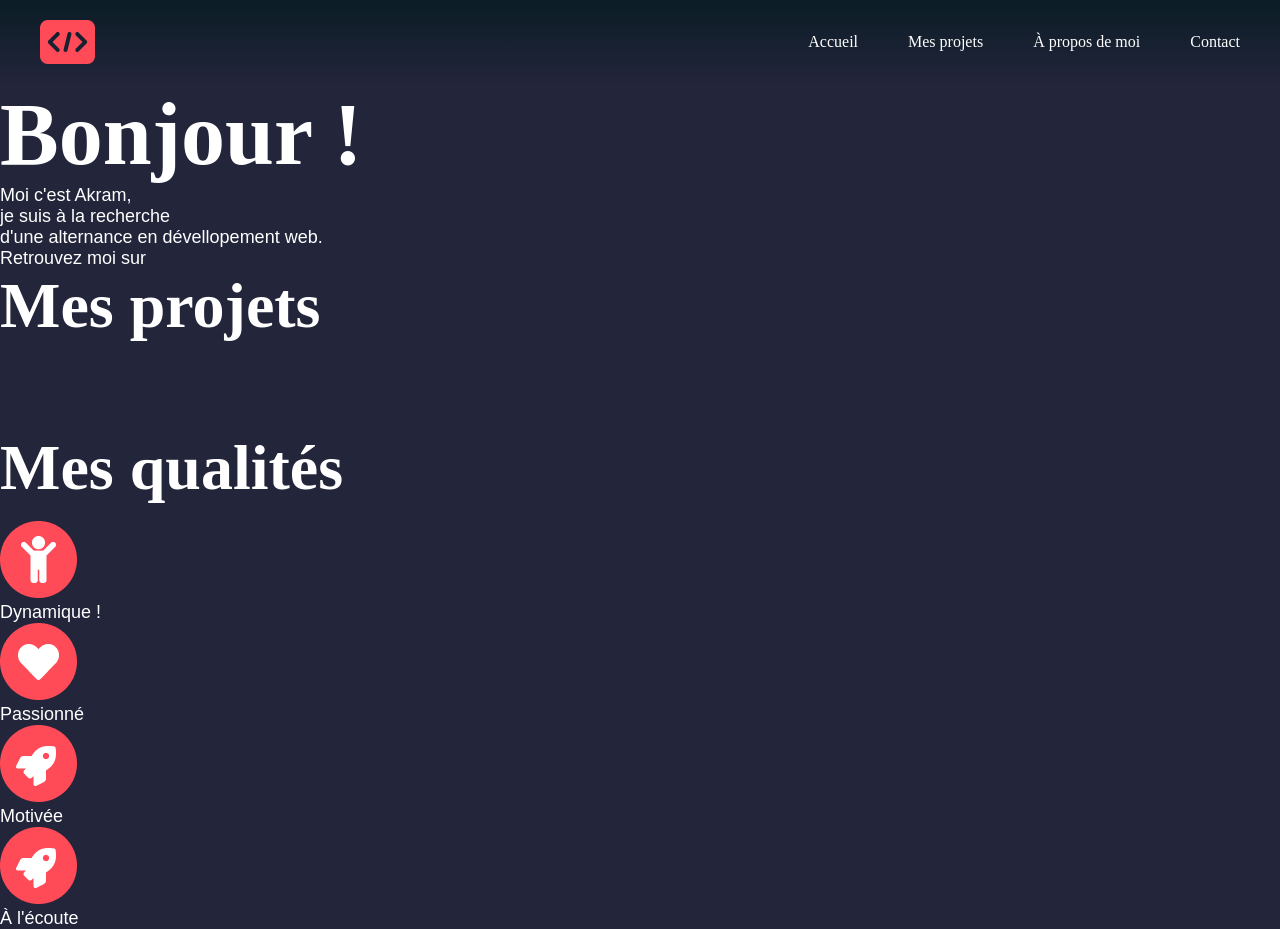
==== Index.html @ 0be21b19 "portfolio début" ====
<!DOCTYPE html>
<html lang="en">
<head>
    <meta charset="UTF-8">
    <meta name="viewport" content="width=device-width, initial-scale=1.0">
    <title>Portfolio</title>
    <link
      rel="stylesheet"
      type="text/css"
      href="https://cdn.jsdelivr.net/npm/@phosphor-icons/web@2.1.1/src/regular/style.css"
    />
    <link
      rel="stylesheet"
      type="text/css"
      href="https://cdn.jsdelivr.net/npm/@phosphor-icons/web@2.1.1/src/fill/style.css"
    />
    <link rel="stylesheet" href="Style.css">
</head>
<body>
<header>
    <img src="asset/Vector.png" alt="logo de Portfolio">
    <nav class="flex gap50">
        <a href="#Accueil" class="txt-none clr-white">Accueil</a>
        <a href="#Mes projets" class="txt-none clr-white">Mes projets</a>
        <a href="#À propos de moi" class="txt-none clr-white">À propos de moi</a>
        <a href="#Contact" class="txt-none clr-white">Contact</a>
    </nav>
</header>

<!-- Hero -->

<section>
    <div>
        <h1>Bonjour !</h1>
        <p>Moi c'est Akram,<br>je suis à la recherche <br> d'une alternance en dévellopement web.</p>
    </div>
        <div>
            <p>Retrouvez moi sur</p>
            <i class="ph-fill ph-instagram-logo"></i>
            <i class="ph-fill ph-linkedin-logo"></i>
            <i class="ph-fill ph-facebook-logo"></i>
        </div>
</section>

<!-- MES PROJETS -->

<section>
    <h2>Mes projets</h2>

    <div>
        <article>
            <img src="" alt="">
        <div>
            <h3></h3>
            <p></p>
                <div>
                    <p></p>
                </div>
        </div>
        </article>

        <article>
            <img src="" alt="">
        <div>
            <h3></h3>
            <p></p>
                <div>
                    <p></p>
                </div>
        </div>
        </article>

        <article>
            <img src="" alt="">
        <div>
            <h3></h3>
            <p></p>
                <div>
                    <p></p>
                </div>
        </div>
        </article>

        <article>
            <img src="" alt="">
        <div>
            <h3></h3>
            <p></p>
                <div>
                    <p></p>
                </div>
        </div>
        </article>
    </div>
</section>

<!-- MES QUALITES -->

<section>
    <h2>Mes qualités</h2>

    <div>
        <img src="asset/bonhomme.png" alt="bonhomme Dynamique">
        <p>Dynamique !</p>
    </div>

    <div>
        <img src="asset/coeur.png" alt="bonhomme Dynamique">
        <p>Passionné</p>
    </div>

    <div>
        <img src="asset/fusée.png" alt="bonhomme Dynamique">
        <p>Motivée</p>
    </div>

    <div>
        <img src="asset/fusée.png" alt="bonhomme Dynamique">
        <p>À l'écoute</p>
    </div>
</section>

<!-- METTRE MA PARTIE AVEC MES HOBBIES -->

    
</body>
</html>
---- Style.css ----
*{
    margin:0;
    padding: 0;
    box-sizing: border-box;
}
body{
    background-color: rgb(35 37 59);
    color: white;
}
p{
    font-family: Roboto,sans-serif;
    font-size: 18px;

}
#font-josef{
    font-family: "Josefin Sans", sans-serif;
    font-style: italic;
    font-size: 18px;
}
/*------------------------------color-----------------------*/
.clr-white{
    color: white;
}

/*------------------------------TEXTE-----------------------*/

.suppuce{
    list-style-type: none;
}

.txt-none{
    text-decoration: none;
    color: white;
}

.bold{
    font-weight: 800;
}

.txt-center{
    text-align: center;
}

.majuscule{
    text-transform: uppercase;
}

/*-------------------CLASSE DE TAILLE--------------*/

.w-100{
    width: 100%;
}

.w-50{
    width: 50%;
}

.w-48{
    width: 48%;
}

.w-30{
    width: 30%;
}

.w-20{
    width: 20%;
}
/*-------------------GAP-----------------*/
.gap5{
    gap: 5px;
}
.gap10{
    gap: 10px;
}
.gap20{
    gap: 20px;
}
.gap30{
    gap: 30px;
}
.gap50{
    gap: 50px;
}
.gap100{
    gap: 100px;
}
.gap150{
    gap: 150px;
}
.hgt100{
    height: 100px;
}

/*---------------------------------------FLEX-BOX-------------------------*/

.flex{
    display: flex;
    flex-wrap: wrap;
}

.space-between{
    justify-content: space-between;
}

.align-center{
    align-items: center;
}

.just-center{
    justify-content: center;
}

/*----------------------------------MARGIN ET PADDING-----------------------*/

.mgt128{
    margin-top: 128px;
}

.mgt50{
    margin-top: 50px;
}

.mgt30{
    margin-top: 30px;
}

.mgt15{
    margin-top: 25px;
}

.mgb128{
margin-bottom: 128px;
}

.mgb50{
margin-bottom: 50px;
}

.mgb30{
    margin-bottom: 30px;
}

.mgb15{
    margin-bottom: 15px;
}

.pad-16{
    padding: 16px;
}
.pad-30{
    padding: 30px;
}
.pad-50{
    padding: 50px;
}
.align-center{
    align-items: center;
}

/*--------------------------------- HEADER -----------------*/

header{
    display: flex;
    flex-wrap: wrap;
    justify-content: space-between;
    align-items: center;
    padding: 20px 40px;
    background: linear-gradient(to bottom, rgba(11, 29, 38, 1) 0%, rgba(11, 29, 38, 0) 100%);
    position: sticky;
    top: 0;
    width: 100%;
    z-index: 1000;
}

/*--------------------------------- HERO -------------------------*/

.hero-bg{
    background-image: url('asset/banniere.png');
    background-size: cover;
    background-position: center;
}
.hero-container{
  display: flex;
  align-items: center;
  justify-content: center;
  position: relative;
  height: 100vh;
  margin-top: -100px; 
  padding-top: 100p
}
.hero-text{
    max-width: 950px;
    margin-left: 120px;
    
}
.bar-gold{
    width: 60px;
    height: 2px;
    background-color: #FBD784;
}
h1{
    
    font-size: 88px;
    font-family: "Andada Pro", serif;
}
h3{
    color: #FBD784;
}
.arrow-icon{
    font-size: 20px;
    margin-top: 2px;
}
/* START NAV */

.fl-column{
    flex-direction: column;
}

.pos-abs{
  position: absolute;
}

.right-50{
  right: 50px;
}

.center-y{
  top: 50%;
  transform: translateY(-50%);
}
/* LOGO ROTATE*/

.left-50{
  left: 50px;
}

.rotate-90{
  transform: rotate(90deg);
}

 

/*------------------------------- SECTION GET START -----------------*/
.container{
    max-width: 1100px;
    margin: auto;
    height: 100vh;
}
.txt-blk{
    max-width: 500px;
}
.img-right{
    width: 522px;
    height: 720px;
    object-fit: cover;
}
.btn-gold{
    color: #FBD784;
}
h2{
    font-size: 64px;
    margin-bottom: 16px;
}

/* ---------------------------- Hiking Essentials ---------------------- */
.flex-reverse {
    flex-direction: row-reverse;
}
.img-left{
    width: 522px;
    height: 720px;
    object-fit: cover;
}
.txt-king{
    max-width: 500px;
    line-height: 1.8em;
}
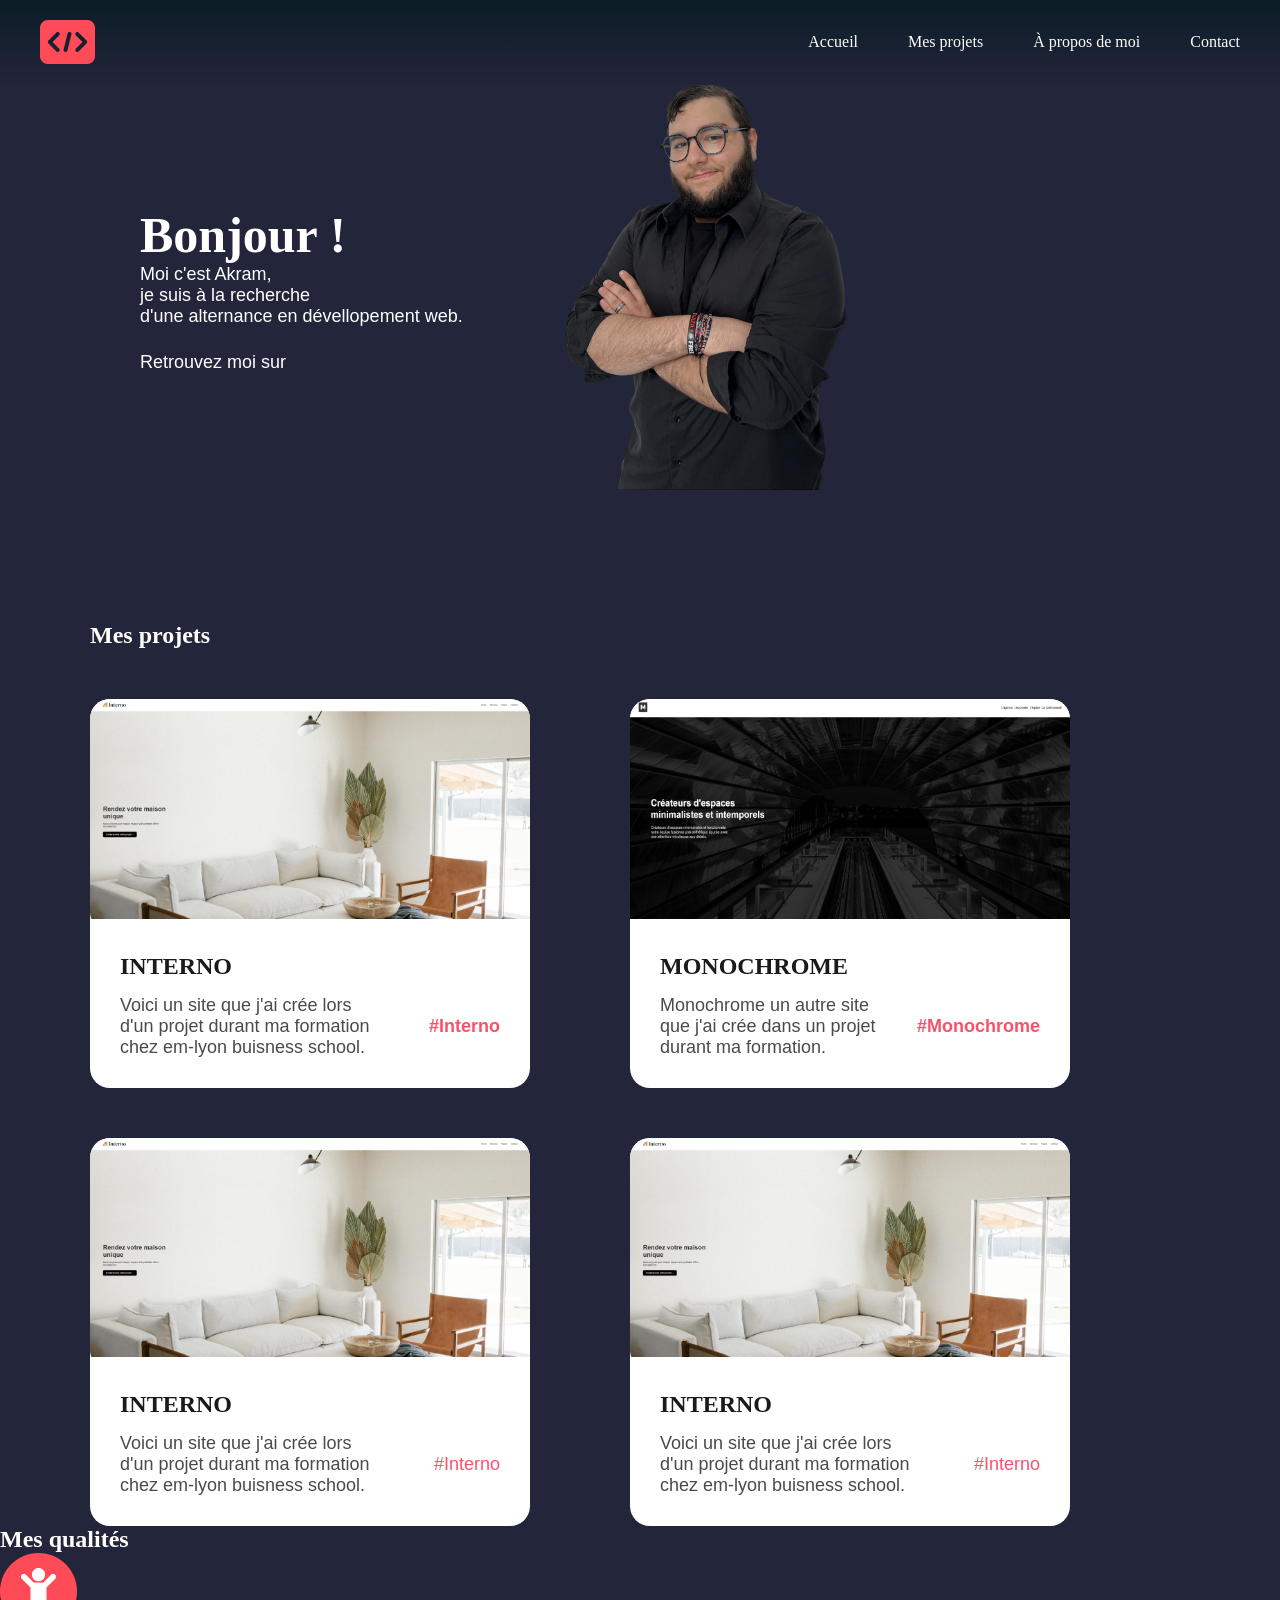
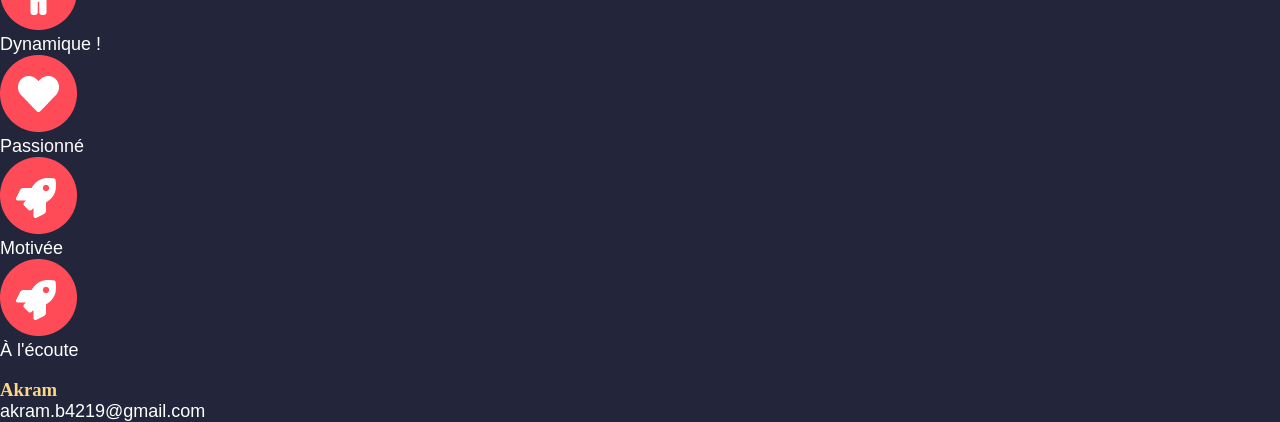
==== commit 9447d33b: "change portfolio" ====
--- a/Index.html
+++ b/Index.html
@@ -29,68 +29,92 @@
 
 <!-- Hero -->
 
-<section>
-    <div>
+<section class="flex container1000 gap100 align-center">
+    <div class="gap15">
         <h1>Bonjour !</h1>
         <p>Moi c'est Akram,<br>je suis à la recherche <br> d'une alternance en dévellopement web.</p>
-    </div>
-        <div>
-            <p>Retrouvez moi sur</p>
+
+        <div class="mgt15 ">
+        <p>Retrouvez moi sur</p>
             <i class="ph-fill ph-instagram-logo"></i>
             <i class="ph-fill ph-linkedin-logo"></i>
             <i class="ph-fill ph-facebook-logo"></i>
         </div>
+
+    </div>
+    <!-- image de moi / hero -->
+    <div class="w30 ">
+        <img src="asset/moi.png" alt="image de moi" class="w100">
+    </div>
 </section>
 
 <!-- MES PROJETS -->
 
-<section>
+<section class="container1200 mgt128">
     <h2>Mes projets</h2>
 
-    <div>
-        <article>
-            <img src="" alt="">
-        <div>
-            <h3></h3>
-            <p></p>
-                <div>
-                    <p></p>
-                </div>
-        </div>
+    <div class="flex gap100">
+
+        <!-- PROJETS N°1 -->
+        <article class="w40 bg-white br-20 overflow-hidden clr-dark mgt50">
+            <img src="asset/interno.png" alt="Croquis du projet" class="w100 ">
+        <div class="pad-30">
+            <h2 class="bold mgb15">INTERNO</h2>
+                <div class="flex space-between align-center">
+                    <p class=" clr-grey">
+                        Voici un site que j'ai crée lors <br> d'un projet  durant ma formation <br>chez em-lyon buisness school.
+                    </p>
+                    <p class="clr-accent"><strong>#Interno</strong></p>
+                </div>
+        </div>
+
         </article>
 
-        <article>
-            <img src="" alt="">
-        <div>
-            <h3></h3>
-            <p></p>
-                <div>
-                    <p></p>
-                </div>
-        </div>
+        <!-- PROJETS N°2 -->
+        <article class="w40 bg-white br-20 overflow-hidden clr-dark mgt50">
+            <img src="asset/Monochrome1.png" alt="Croquis du projet" class="w100 ">
+        <div class="pad-30">
+            <h2 class="bold mgb15">MONOCHROME</h2>
+                <div class="flex space-between align-center">
+                    <p class=" clr-grey">
+                        Monochrome un autre site <br>que j'ai crée  dans un projet <br> durant ma formation.
+                    </p>
+                    <p class="clr-accent"><strong>#Monochrome</strong></p>
+                </div>
+        </div>
+    </div>
+
+        <!-- PROJETS N°3 & N°4-->
+
+    <div class="flex gap100">
+
+        <!-- PROJETS N°3 -->
+        <article class="w40 bg-white br-20 overflow-hidden clr-dark mgt50">
+            <img src="asset/interno.png" alt="Croquis du projet" class="w100 ">
+        <div class="pad-30">
+            <h2 class="bold mgb15">INTERNO</h2>
+                <div class="flex space-between align-center">
+                    <p class=" clr-grey">
+                        Voici un site que j'ai crée lors <br> d'un projet  durant ma formation <br>chez em-lyon buisness school.
+                    </p>
+                    <p class="clr-accent">#Interno</p>
+                </div>
+        </div>
+
         </article>
 
-        <article>
-            <img src="" alt="">
-        <div>
-            <h3></h3>
-            <p></p>
-                <div>
-                    <p></p>
-                </div>
-        </div>
-        </article>
-
-        <article>
-            <img src="" alt="">
-        <div>
-            <h3></h3>
-            <p></p>
-                <div>
-                    <p></p>
-                </div>
-        </div>
-        </article>
+        <!-- PROJETS N°4 -->
+        <article class="w40 bg-white br-20 overflow-hidden clr-dark mgt50">
+            <img src="asset/interno.png" alt="Croquis du projet" class="w100 ">
+        <div class="pad-30">
+            <h2 class="bold mgb15">INTERNO</h2>
+                <div class="flex space-between align-center">
+                    <p class=" clr-grey">
+                        Voici un site que j'ai crée lors <br> d'un projet  durant ma formation <br>chez em-lyon buisness school.
+                    </p>
+                    <p class="clr-accent">#Interno</p>
+                </div>
+        </div>
     </div>
 </section>
 
@@ -121,7 +145,58 @@
 </section>
 
 <!-- METTRE MA PARTIE AVEC MES HOBBIES -->
-
-    
+<section>
+
+</section>
+
+<!-- PARCROURS -->
+
+<section>
+    <!-- Parcours 1 -->
+    <div>
+        <h2></h2>
+        <h3></h3>
+        <p></p>
+    </div>
+    <!-- Parcours 2-->
+    <div>
+        <h2></h2>
+        <h3></h3>
+        <p></p>
+            <div>
+                <h3></h3>
+                <p></p>
+            </div>
+    </div>
+    <!-- Parcours 3 -->
+    <div>
+        <h2></h2>
+        <h3></h3>
+        <p></p>
+    </div>
+    <!-- Parcours 4 -->
+    <div>
+        <h2></h2>
+        <h3></h3>
+        <p></p>
+            <div>
+                <h3></h3>
+                <p></p>
+            </div>
+    </div>
+</section>
+
+<footer>
+    <div>
+    <img src="" alt="">
+    <h3>Akram</h3>
+    <p>akram.b4219@gmail.com</p>
+    </div>
+    <div>
+            <i class="ph-fill ph-instagram-logo"></i>
+            <i class="ph-fill ph-linkedin-logo"></i>
+            <i class="ph-fill ph-facebook-logo"></i>
+    </div>
+</footer>
 </body>
 </html>
--- a/Style.css
+++ b/Style.css
@@ -18,11 +18,23 @@
     font-style: italic;
     font-size: 18px;
 }
-/*------------------------------color-----------------------*/
+
+/*------------------- BACKGROUNDS & COLORS -----------------*/
+.bg-white {
+    background-color: #ffffff;
+}
+.clr-dark {
+    color: #1a1a1a; /* Pour le titre */
+}
+.clr-grey {
+    color: #4a4a4a; /* Pour le paragraphe */
+}
+.clr-accent {
+    color: #fa526c; /* La couleur rose/rouge du #Webdev */
+}
 .clr-white{
     color: white;
 }
-
 /*------------------------------TEXTE-----------------------*/
 
 .suppuce{
@@ -48,19 +60,22 @@
 
 /*-------------------CLASSE DE TAILLE--------------*/
 
-.w-100{
+.w100{
     width: 100%;
 }
 
-.w-50{
+.w50{
     width: 50%;
 }
 
-.w-48{
+.w48{
     width: 48%;
 }
-
-.w-30{
+.w40{
+    width: 40%;
+}
+
+.w30{
     width: 30%;
 }
 
@@ -155,8 +170,22 @@
 .pad-50{
     padding: 50px;
 }
-.align-center{
-    align-items: center;
+
+/*----------------------------------------------------CONTAINER----------------------------------------------*/
+.container1000{
+    max-width: 1000px;
+    margin-left: auto;
+    margin-right: auto;
+}
+.container1100{
+    max-width: 1100px;
+    margin-left: auto;
+    margin-right: auto;
+}
+.container1200{
+    max-width: 1100px;
+    margin-left: auto;
+    margin-right: auto;
 }
 
 /*--------------------------------- HEADER -----------------*/
@@ -176,20 +205,6 @@
 
 /*--------------------------------- HERO -------------------------*/
 
-.hero-bg{
-    background-image: url('asset/banniere.png');
-    background-size: cover;
-    background-position: center;
-}
-.hero-container{
-  display: flex;
-  align-items: center;
-  justify-content: center;
-  position: relative;
-  height: 100vh;
-  margin-top: -100px; 
-  padding-top: 100p
-}
 .hero-text{
     max-width: 950px;
     margin-left: 120px;
@@ -202,7 +217,7 @@
 }
 h1{
     
-    font-size: 88px;
+    font-size: 50px;
     font-family: "Andada Pro", serif;
 }
 h3{
@@ -212,70 +227,14 @@
     font-size: 20px;
     margin-top: 2px;
 }
-/* START NAV */
-
-.fl-column{
-    flex-direction: column;
-}
-
-.pos-abs{
-  position: absolute;
-}
-
-.right-50{
-  right: 50px;
-}
-
-.center-y{
-  top: 50%;
-  transform: translateY(-50%);
-}
-/* LOGO ROTATE*/
-
-.left-50{
-  left: 50px;
-}
-
-.rotate-90{
-  transform: rotate(90deg);
-}
-
- 
-
-/*------------------------------- SECTION GET START -----------------*/
-.container{
-    max-width: 1100px;
-    margin: auto;
-    height: 100vh;
-}
-.txt-blk{
-    max-width: 500px;
-}
-.img-right{
-    width: 522px;
-    height: 720px;
-    object-fit: cover;
-}
-.btn-gold{
-    color: #FBD784;
-}
-h2{
-    font-size: 64px;
-    margin-bottom: 16px;
-}
-
-/* ---------------------------- Hiking Essentials ---------------------- */
-.flex-reverse {
-    flex-direction: row-reverse;
-}
-.img-left{
-    width: 522px;
-    height: 720px;
-    object-fit: cover;
-}
-.txt-king{
-    max-width: 500px;
-    line-height: 1.8em;
-}
-
-
+
+/*------------------- SECTION PROJETS-----------------*/
+.br-20 {
+    border-radius: 20px;
+}
+.overflow-hidden {
+    overflow: hidden; /* Empêche l'image de dépasser des bords arrondis */
+}
+
+
+
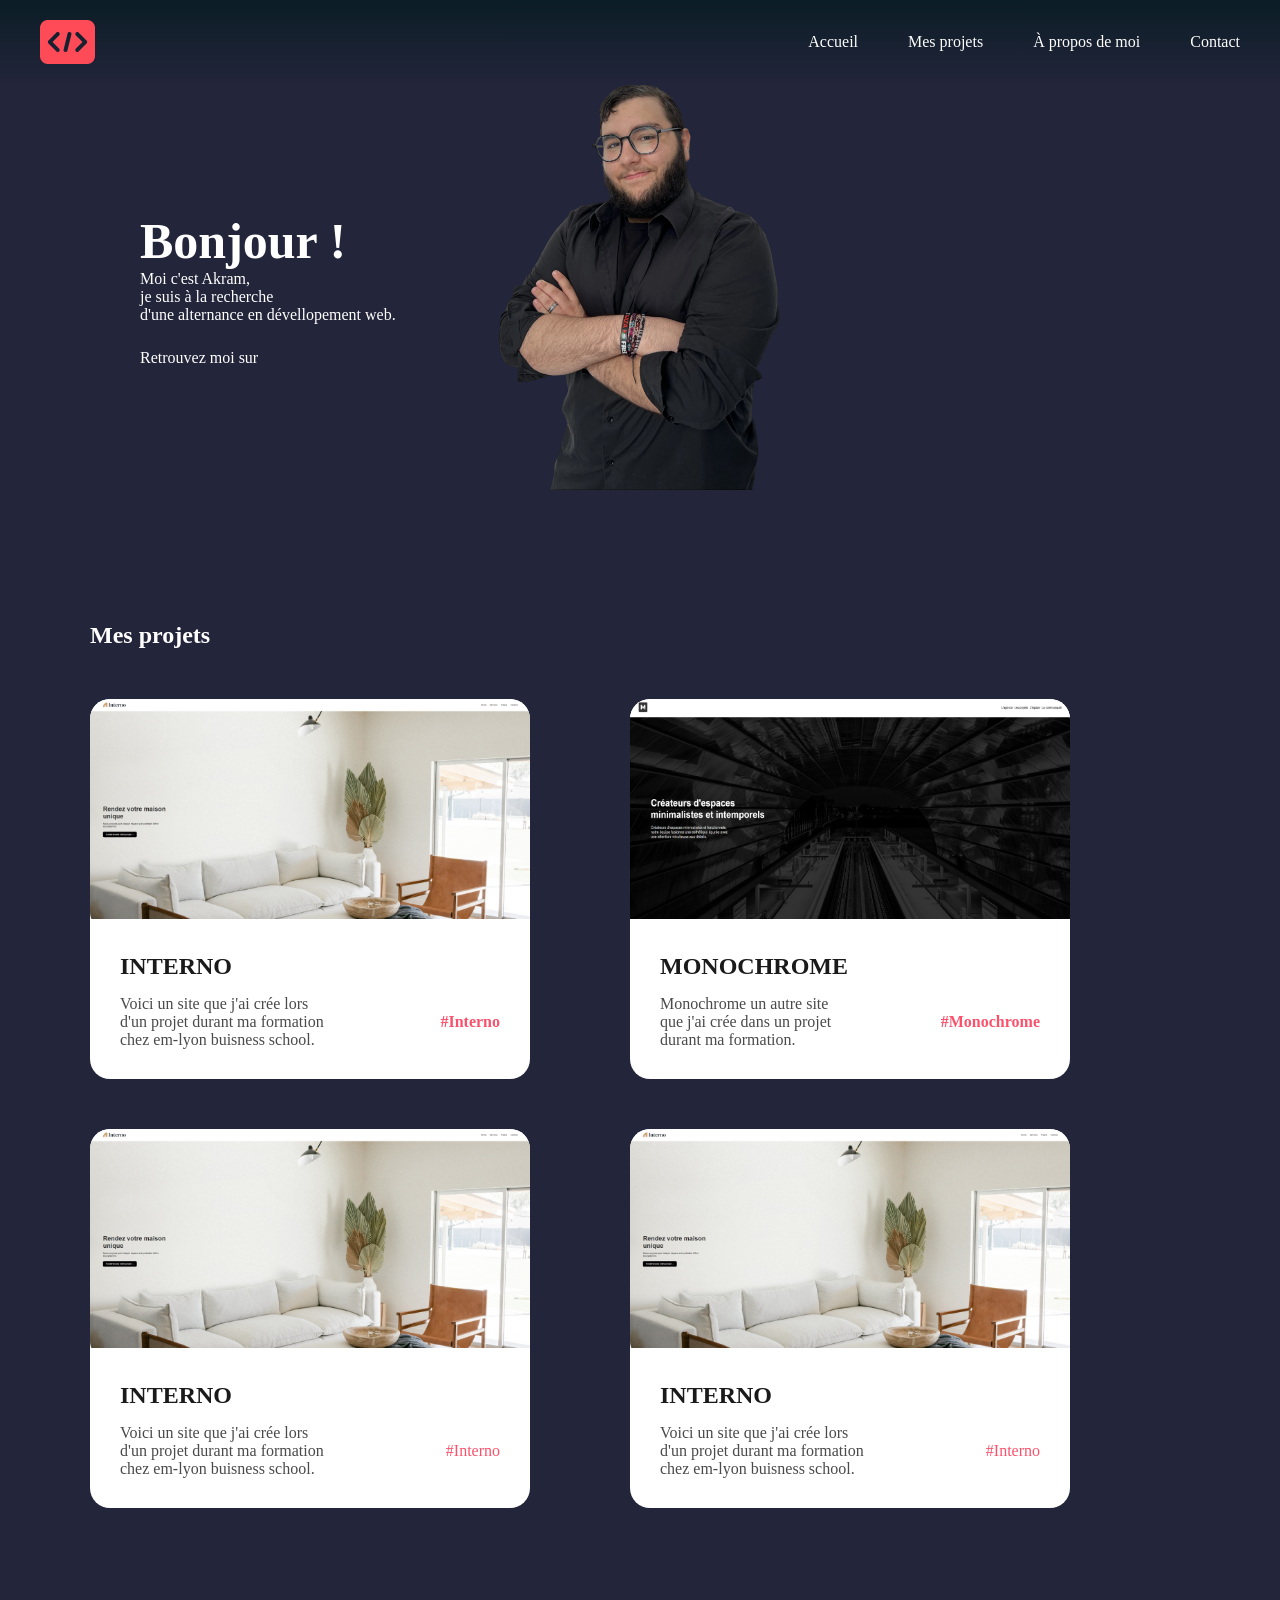
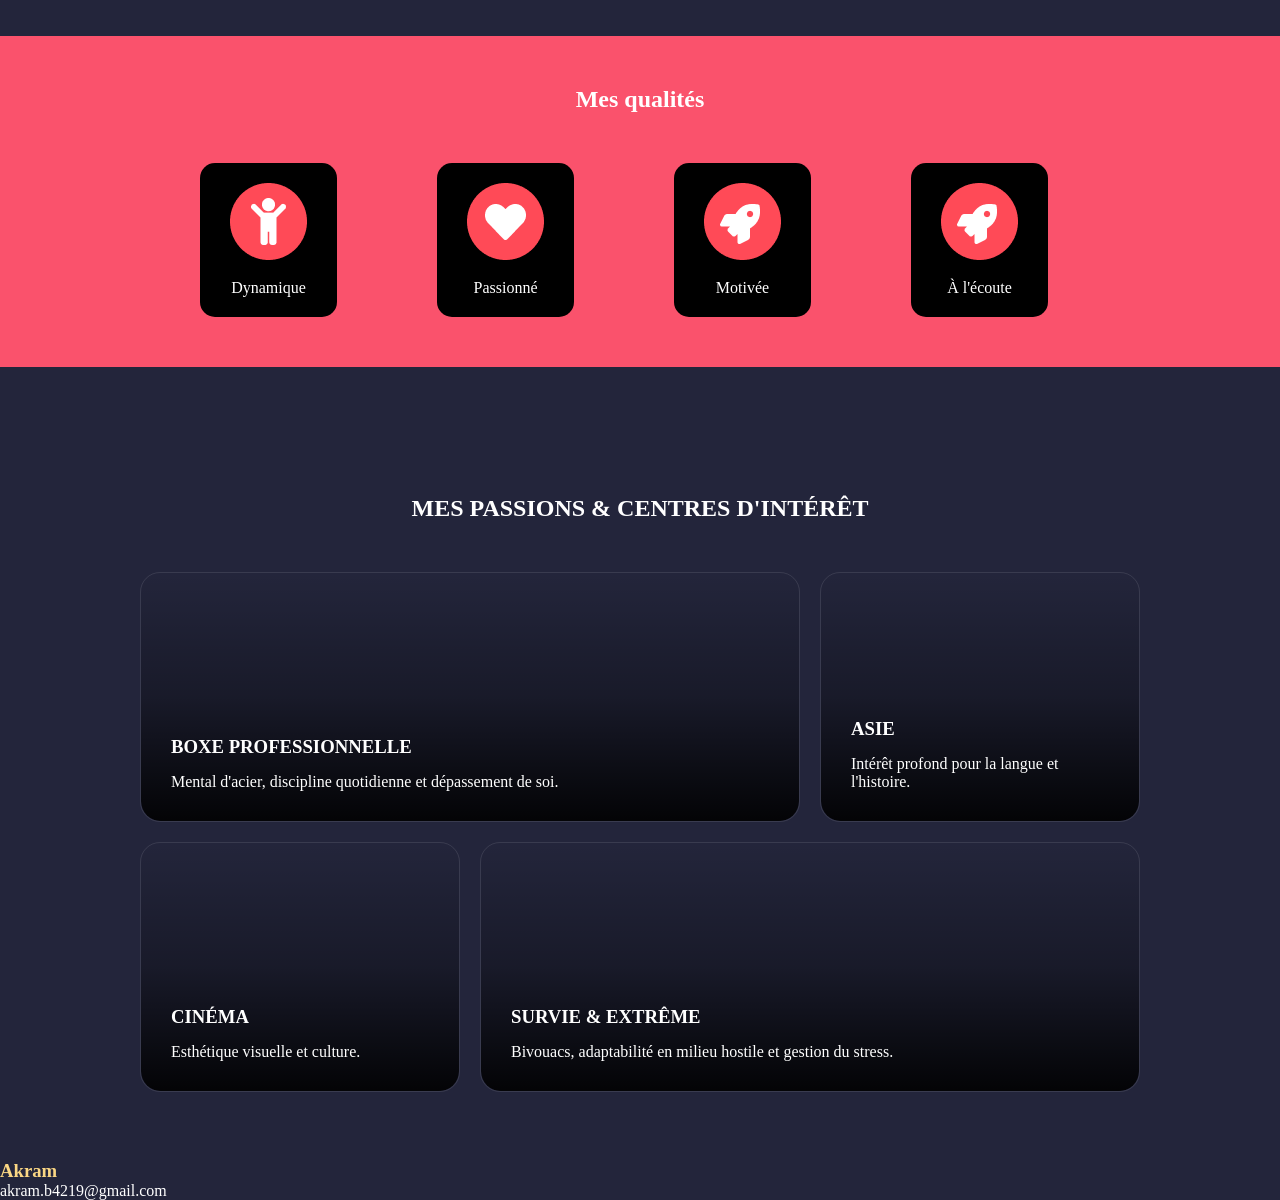
==== commit 8603db58: "hoobies" ====
--- a/Index.html
+++ b/Index.html
@@ -57,6 +57,39 @@
 
         <!-- PROJETS N°1 -->
         <article class="w40 bg-white br-20 overflow-hidden clr-dark mgt50">
+            <img src="asset/interno.png" alt="Croquis du projet" class="w100">
+        <div class="pad-30">
+            <h2 class="bold mgb15">INTERNO</h2>
+                <div class="flex space-between align-center">
+                    <p class=" clr-grey">
+                        Voici un site que j'ai crée lors <br> d'un projet  durant ma formation <br>chez em-lyon buisness school.
+                    </p>
+                    <p class="clr-accent"><strong>#Interno</strong></p>
+                </div>
+        </div>
+
+        </article>
+
+        <!-- PROJETS N°2 -->
+        <article class="w40 bg-white br-20 overflow-hidden clr-dark mgt50">
+            <img src="asset/Monochrome1.png" alt="Croquis du projet" class="w100 ">
+        <div class="pad-30">
+            <h2 class="bold mgb15">MONOCHROME</h2>
+                <div class="flex space-between align-center">
+                    <p class=" clr-grey">
+                        Monochrome un autre site <br>que j'ai crée  dans un projet <br> durant ma formation.
+                    </p>
+                    <p class="clr-accent"><strong>#Monochrome</strong></p>
+                </div>
+        </div>
+    </div>
+
+        <!-- PROJETS N°3 & N°4-->
+
+    <div class="flex gap100">
+
+        <!-- PROJETS N°3 -->
+        <article class="w40 bg-white br-20 overflow-hidden clr-dark mgt50">
             <img src="asset/interno.png" alt="Croquis du projet" class="w100 ">
         <div class="pad-30">
             <h2 class="bold mgb15">INTERNO</h2>
@@ -64,31 +97,13 @@
                     <p class=" clr-grey">
                         Voici un site que j'ai crée lors <br> d'un projet  durant ma formation <br>chez em-lyon buisness school.
                     </p>
-                    <p class="clr-accent"><strong>#Interno</strong></p>
+                    <p class="clr-accent">#Interno</p>
                 </div>
         </div>
 
         </article>
 
-        <!-- PROJETS N°2 -->
-        <article class="w40 bg-white br-20 overflow-hidden clr-dark mgt50">
-            <img src="asset/Monochrome1.png" alt="Croquis du projet" class="w100 ">
-        <div class="pad-30">
-            <h2 class="bold mgb15">MONOCHROME</h2>
-                <div class="flex space-between align-center">
-                    <p class=" clr-grey">
-                        Monochrome un autre site <br>que j'ai crée  dans un projet <br> durant ma formation.
-                    </p>
-                    <p class="clr-accent"><strong>#Monochrome</strong></p>
-                </div>
-        </div>
-    </div>
-
-        <!-- PROJETS N°3 & N°4-->
-
-    <div class="flex gap100">
-
-        <!-- PROJETS N°3 -->
+        <!-- PROJETS N°4 -->
         <article class="w40 bg-white br-20 overflow-hidden clr-dark mgt50">
             <img src="asset/interno.png" alt="Croquis du projet" class="w100 ">
         <div class="pad-30">
@@ -100,56 +115,93 @@
                     <p class="clr-accent">#Interno</p>
                 </div>
         </div>
-
-        </article>
-
-        <!-- PROJETS N°4 -->
-        <article class="w40 bg-white br-20 overflow-hidden clr-dark mgt50">
-            <img src="asset/interno.png" alt="Croquis du projet" class="w100 ">
-        <div class="pad-30">
-            <h2 class="bold mgb15">INTERNO</h2>
-                <div class="flex space-between align-center">
-                    <p class=" clr-grey">
-                        Voici un site que j'ai crée lors <br> d'un projet  durant ma formation <br>chez em-lyon buisness school.
-                    </p>
-                    <p class="clr-accent">#Interno</p>
-                </div>
-        </div>
     </div>
 </section>
 
 <!-- MES QUALITES -->
 
-<section>
-    <h2>Mes qualités</h2>
-
-    <div>
-        <img src="asset/bonhomme.png" alt="bonhomme Dynamique">
-        <p>Dynamique !</p>
-    </div>
-
-    <div>
-        <img src="asset/coeur.png" alt="bonhomme Dynamique">
+<section class="mgt128 bg-accent">
+    <h2 class="txt-center mgb50">Mes qualités</h2>
+
+<div class="flex gap100 ml150">
+
+    <div class="border-Q txt-center">
+        <img src="asset/bonhomme.png" alt="bonhomme Dynamique" class="mgb15">
+        <p>Dynamique</p>
+    </div>
+
+    <div class="border-Q txt-center">
+        <img src="asset/coeur.png" alt="bonhomme Dynamique" class="mgb15">
         <p>Passionné</p>
     </div>
 
-    <div>
-        <img src="asset/fusée.png" alt="bonhomme Dynamique">
+    <div class="border-Q txt-center">
+        <img src="asset/fusée.png" alt="bonhomme Dynamique" class="mgb15">
         <p>Motivée</p>
     </div>
 
-    <div>
-        <img src="asset/fusée.png" alt="bonhomme Dynamique">
+    <div class="border-Q txt-center">
+        <img src="asset/fusée.png" alt="bonhomme Dynamique" class="mgb15">
         <p>À l'écoute</p>
     </div>
-</section>
-
-<!-- METTRE MA PARTIE AVEC MES HOBBIES -->
-<section>
-
-</section>
-
-<!-- PARCROURS -->
+
+</div>
+
+</section>
+
+<!-- MES HOBBIES -->
+
+
+<section class="container1000 mgt128 mgb50">
+    
+    <h2 class="txt-center mgb30 clr-white">MES PASSIONS & CENTRES D'INTÉRÊT</h2>
+
+    <!-- Le conteneur de la grille-->
+    <div class="d-grid grid-cols-3 gap20 mgt50">
+
+        <!--CARTE 1 : BOXE-->
+        <div class="bento-card col-span-2 overflow-hidden pos-rel flex-col just-end pad-30">
+            <div class="card-overlay"></div> <!-- Filtre sombre -->
+            <div class="pos-rel z-1"> <!-- Texte au premier plan -->
+                <h3 class="majuscule clr-white mgb15">Boxe Professionnelle</h3>
+                <p class="clr-white">Mental d'acier, discipline quotidienne et dépassement de soi.</p>
+            </div>
+        </div>
+
+        <!-- CARTE 2 : CULTURE ASIATIQUE-->
+
+        <div class="bento-card br-20 overflow-hidden pos-rel flex-col just-end pad-30">
+            <div class="card-overlay"></div>
+            <div class="pos-rel z-1">
+                <h3 class="majuscule clr-white mgb15">Asie</h3>
+                <p class="clr-white">Intérêt profond pour la langue et l'histoire.</p>
+            </div>
+        </div>
+
+        <!-- CARTE 3: CINÉMA  -->
+
+        <div class="bento-card overflow-hidden pos-rel flex-col just-end pad-30">
+            <div class="card-overlay"></div>
+            <div class="pos-rel z-1">
+                <h3 class="majuscule clr-white mgb15"> Cinéma</h3>
+                <p class="clr-white">Esthétique visuelle et culture.</p>
+            </div>
+        </div>
+
+        <!-- CARTE 4 : SURVIE -->
+
+        <div class="bento-card col-span-2 overflow-hidden pos-rel flex-col just-end pad-30">
+            <div class="card-overlay"></div>
+            <div class="pos-rel z-1">
+                <h3 class="majuscule clr-white mgb15">Survie & Extrême</h3>
+                <p class="clr-white">Bivouacs, adaptabilité en milieu hostile et gestion du stress.</p>
+            </div>
+        </div>
+
+    </div>
+</section>
+
+<!-- MON PARCROURS -->
 
 <section>
     <!-- Parcours 1 -->
--- a/Style.css
+++ b/Style.css
@@ -8,11 +8,6 @@
     background-color: rgb(35 37 59);
     color: white;
 }
-p{
-    font-family: Roboto,sans-serif;
-    font-size: 18px;
-
-}
 #font-josef{
     font-family: "Josefin Sans", sans-serif;
     font-style: italic;
@@ -126,11 +121,18 @@
 .just-center{
     justify-content: center;
 }
+.column{
+    justify-content: column;
+}
 
 /*----------------------------------MARGIN ET PADDING-----------------------*/
 
 .mgt128{
     margin-top: 128px;
+}
+
+.mgt100{
+    margin-top: 100px;
 }
 
 .mgt50{
@@ -235,6 +237,70 @@
 .overflow-hidden {
     overflow: hidden; /* Empêche l'image de dépasser des bords arrondis */
 }
-
-
-
+/*------------------- SECTION QUALITER-----------------*/
+.bg-accent{
+    background-color: #fa526c;
+    padding: 50px;
+}
+.border-Q{
+    background-color: rgb(0, 0, 0);
+    border-radius: 15px;
+    padding: 20px 30px;
+}
+
+.ml150{
+    margin-left: 150px;
+}
+
+/*------------------- SECTION HOBBIES -----------------*/
+
+/* Système de Grille*/
+.d-grid { 
+    display: grid; 
+}
+.grid-cols-3 {
+    grid-template-columns: repeat(3, 1fr);
+}
+.col-span-2 {
+    grid-column: span 2; /*prendre deux colone a lieu de une */
+}
+
+.flex-col { 
+    display: flex; 
+    flex-direction: column; 
+}
+.just-end { 
+    justify-content: flex-end; /* Pousse le texte vers le bas */
+} 
+
+/* Positions et Superposition */
+
+.pos-rel { 
+    position: relative; 
+}
+.pos-abs { 
+    position: absolute; 
+}
+.z-1 { 
+    z-index: 1; 
+}
+
+.bento-card {
+    border-radius: 20px;
+    min-height: 250px; /* Hauteur minimum de base */
+    transition: transform 0.3s ease; /* Petit effet sublime au survol */
+    border: 1px solid rgba(255, 255, 255, 0.1); /* Légère bordure pour détacher du fond */
+}
+
+.bento-card:hover {
+    transform: scale(1.02); /* Grossit très légèrement au survol */
+}
+
+/* Le filtre sombre pour lire le texte sur n'importe quelle image */
+.card-overlay {
+    position: absolute;
+    top: 0; left: 0; right: 0; bottom: 0;
+    background: linear-gradient(to top, rgba(0,0,0,0.9) 0%, rgba(0,0,0,0.3) 50%, rgba(0,0,0,0) 100%);
+    border-radius: 20px;
+    z-index: 0;
+}
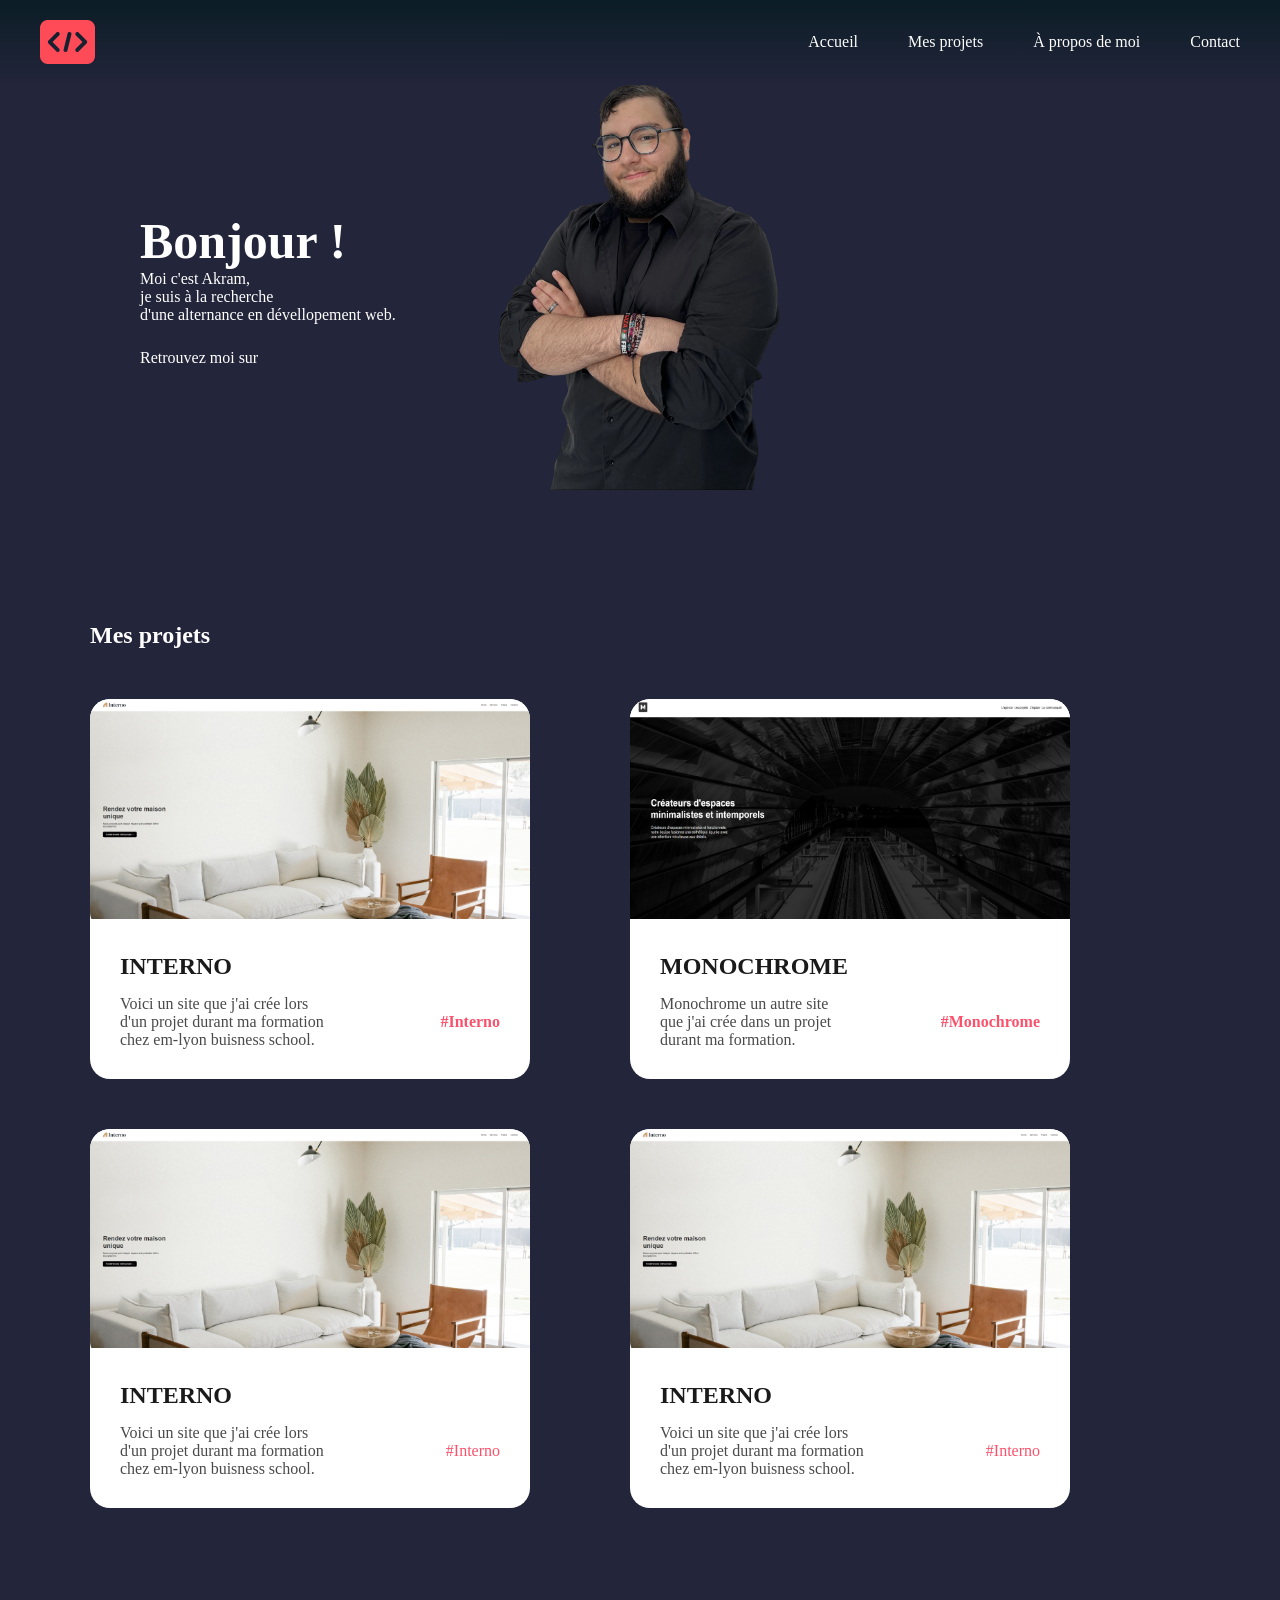
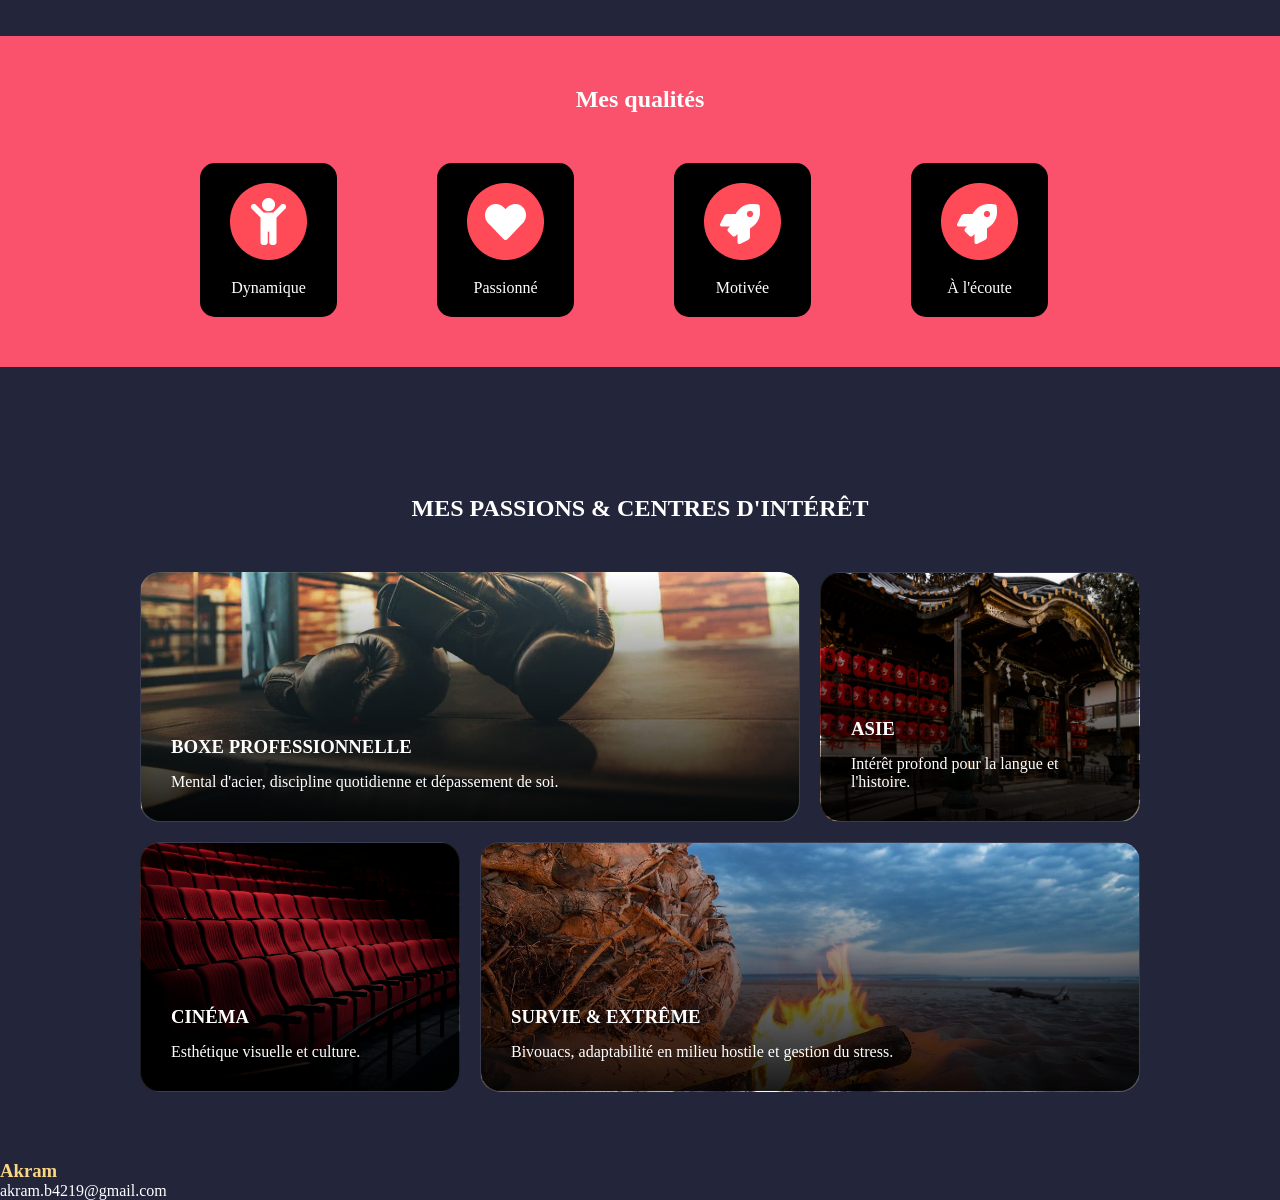
==== commit cadeb357: "image change" ====
--- a/Index.html
+++ b/Index.html
@@ -160,7 +160,7 @@
     <div class="d-grid grid-cols-3 gap20 mgt50">
 
         <!--CARTE 1 : BOXE-->
-        <div class="bento-card col-span-2 overflow-hidden pos-rel flex-col just-end pad-30">
+        <div class="bento-card col-span-2  pos-rel flex-col just-end pad-30 bg-boxe">
             <div class="card-overlay"></div> <!-- Filtre sombre -->
             <div class="pos-rel z-1"> <!-- Texte au premier plan -->
                 <h3 class="majuscule clr-white mgb15">Boxe Professionnelle</h3>
@@ -170,7 +170,7 @@
 
         <!-- CARTE 2 : CULTURE ASIATIQUE-->
 
-        <div class="bento-card br-20 overflow-hidden pos-rel flex-col just-end pad-30">
+        <div class="bento-card br-20  pos-rel flex-col just-end pad-30 bg-asia">
             <div class="card-overlay"></div>
             <div class="pos-rel z-1">
                 <h3 class="majuscule clr-white mgb15">Asie</h3>
@@ -180,7 +180,7 @@
 
         <!-- CARTE 3: CINÉMA  -->
 
-        <div class="bento-card overflow-hidden pos-rel flex-col just-end pad-30">
+        <div class="bento-card  pos-rel flex-col just-end pad-30 bg-cine">
             <div class="card-overlay"></div>
             <div class="pos-rel z-1">
                 <h3 class="majuscule clr-white mgb15"> Cinéma</h3>
@@ -190,7 +190,7 @@
 
         <!-- CARTE 4 : SURVIE -->
 
-        <div class="bento-card col-span-2 overflow-hidden pos-rel flex-col just-end pad-30">
+        <div class="bento-card col-span-2  pos-rel flex-col just-end pad-30 bg-surv">
             <div class="card-overlay"></div>
             <div class="pos-rel z-1">
                 <h3 class="majuscule clr-white mgb15">Survie & Extrême</h3>
--- a/Style.css
+++ b/Style.css
@@ -300,7 +300,31 @@
 .card-overlay {
     position: absolute;
     top: 0; left: 0; right: 0; bottom: 0;
-    background: linear-gradient(to top, rgba(0,0,0,0.9) 0%, rgba(0,0,0,0.3) 50%, rgba(0,0,0,0) 100%);
+    background: linear-gradient(to top, rgba(0,0,0,0.9) 0%, rgba(0,0,0,0.3) 70%, rgba(0,0,0,0) 100%);
     border-radius: 20px;
     z-index: 0;
+}
+.bg-boxe{
+    background-image: url(asset/type-de-boxe-1-1.jpg);
+    background-position: bottom;
+    background-size: cover;
+    background-repeat: no-repeat;
+}
+.bg-asia{
+    background-image: url(asset/asiatique.jpg);
+    background-position: center;
+    background-size: cover;
+    background-repeat: no-repeat;    
+}
+.bg-cine{
+    background-image: url(asset/cinema.jpg);
+    background-position: center;
+    background-size: cover;
+    background-repeat: no-repeat;    
+}
+.bg-surv{
+    background-image: url(asset/survie-ile.jpg);
+    background-position: top;
+    background-size: cover;
+    background-repeat: no-repeat;    
 }
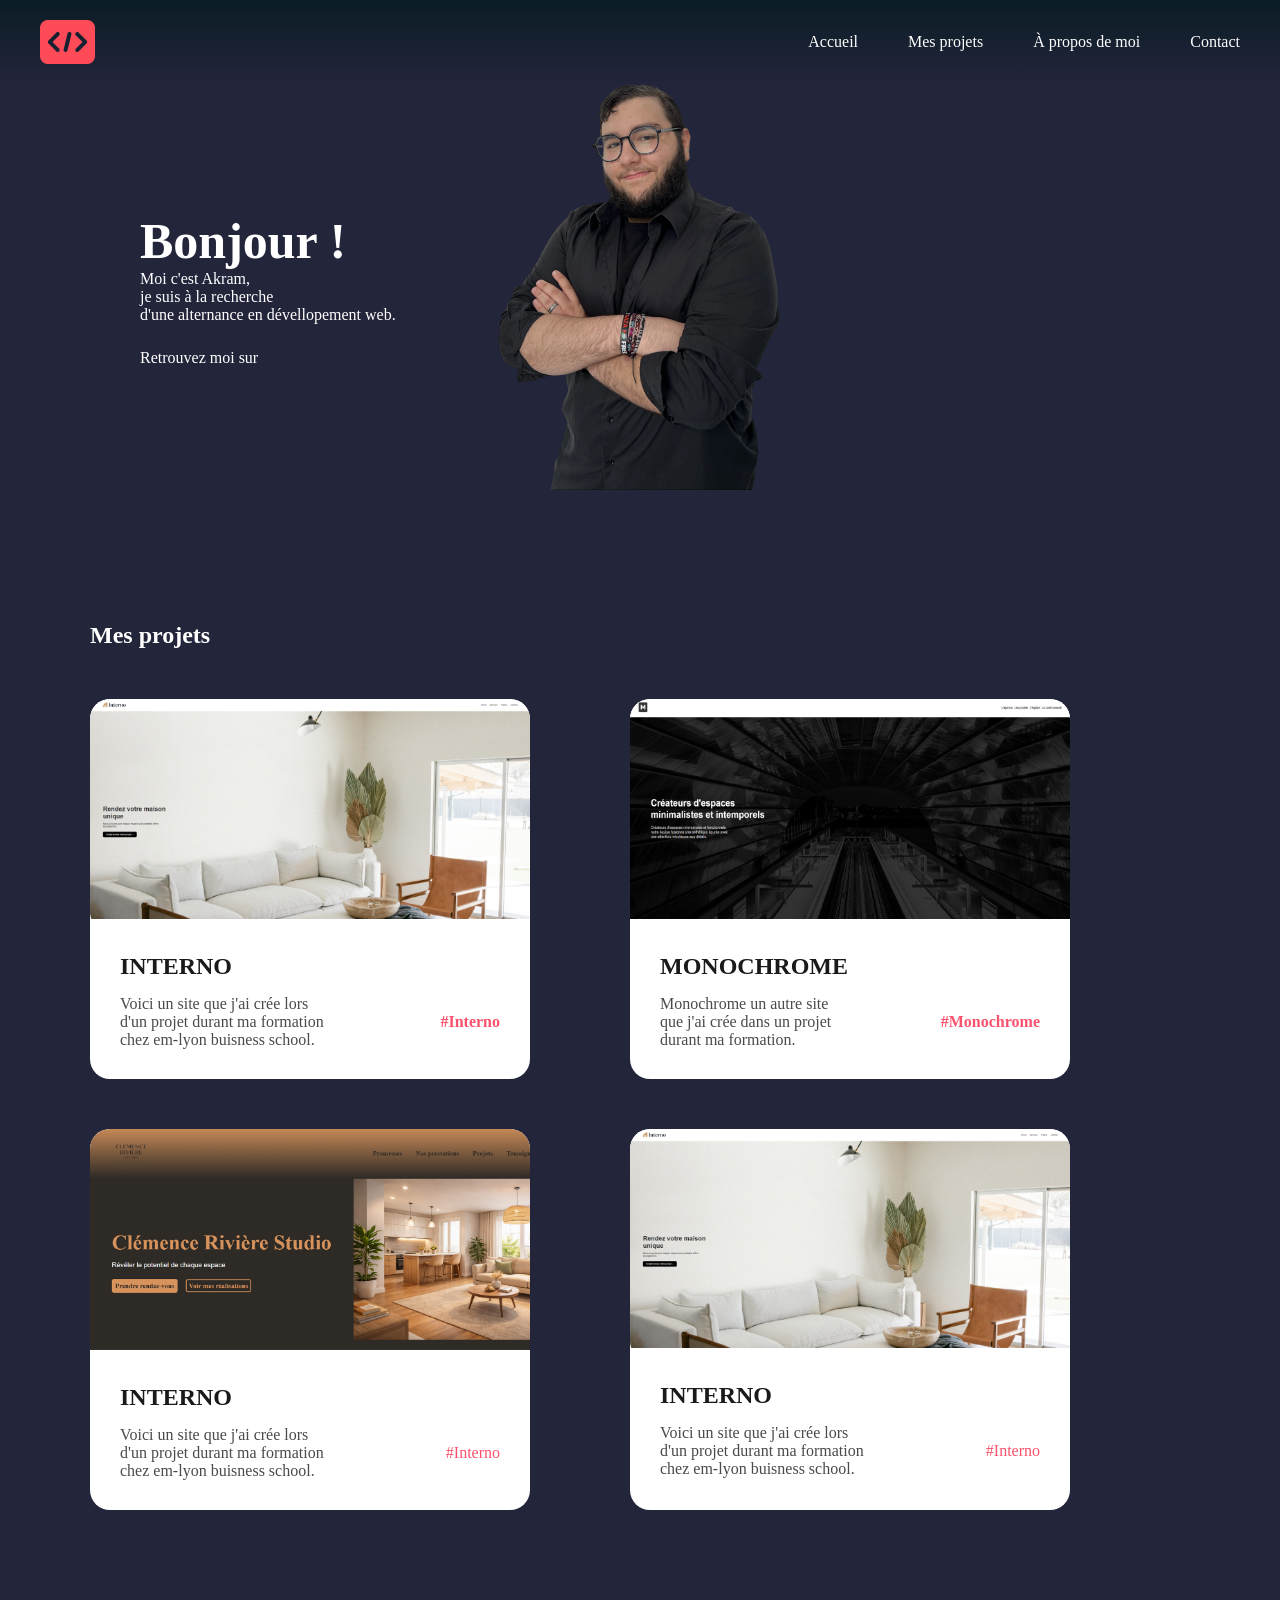
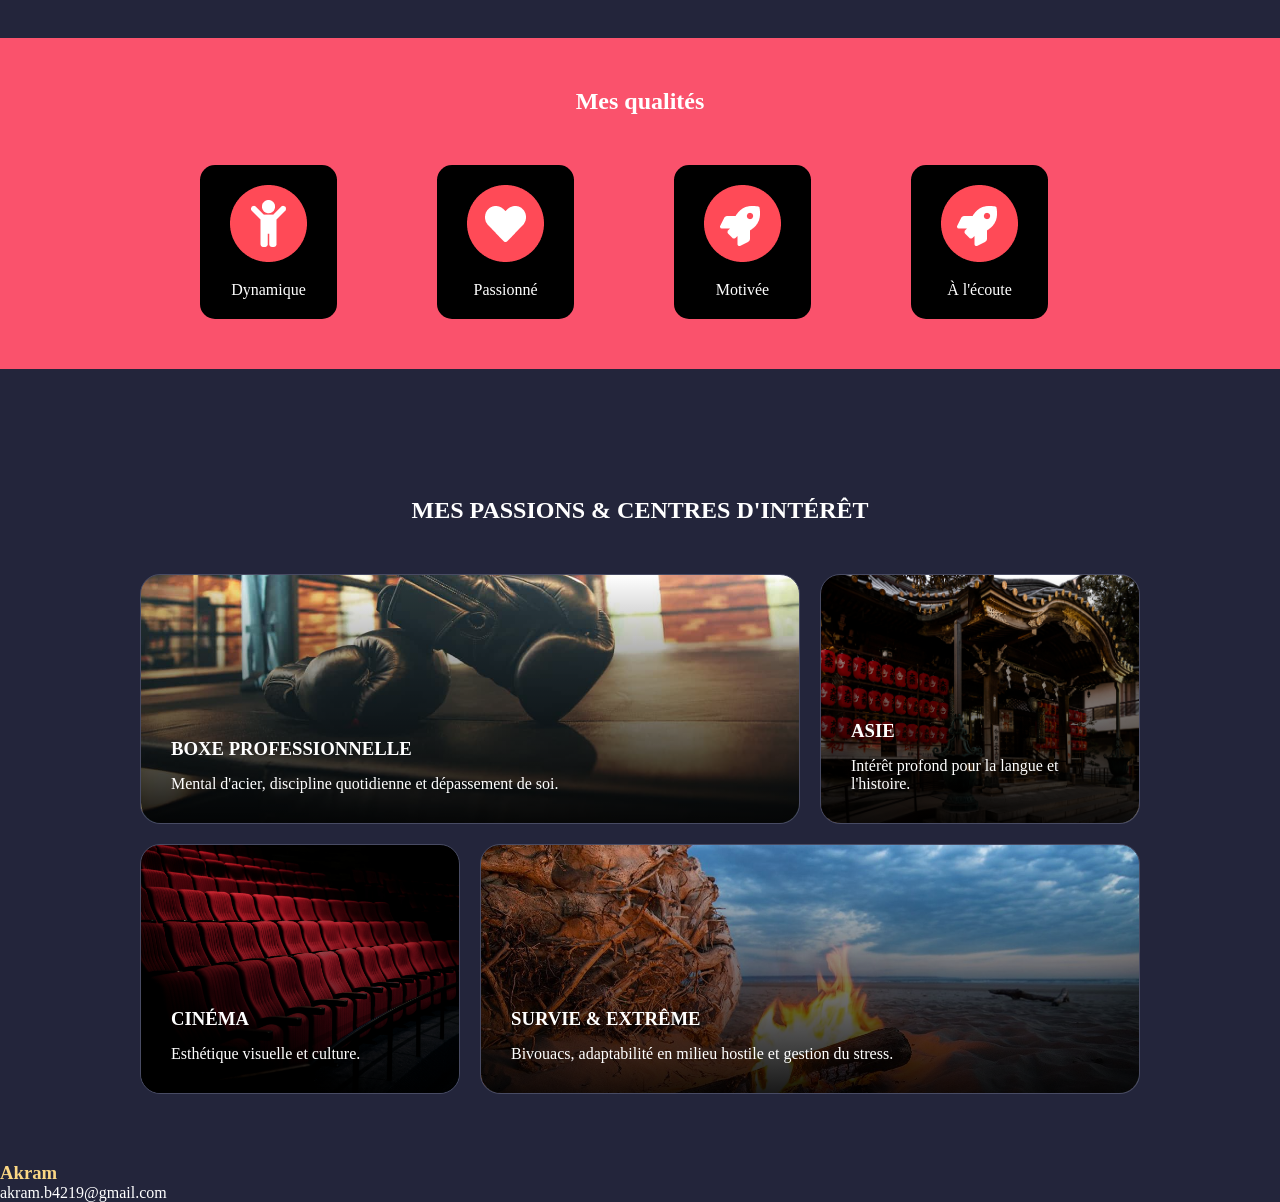
==== commit 268b6693: "bento change" ====
--- a/Index.html
+++ b/Index.html
@@ -90,7 +90,7 @@
 
         <!-- PROJETS N°3 -->
         <article class="w40 bg-white br-20 overflow-hidden clr-dark mgt50">
-            <img src="asset/interno.png" alt="Croquis du projet" class="w100 ">
+            <img src="asset/CLEMENCE.png" alt="Croquis du projet" class="w100 ">
         <div class="pad-30">
             <h2 class="bold mgb15">INTERNO</h2>
                 <div class="flex space-between align-center">
--- a/Style.css
+++ b/Style.css
@@ -289,7 +289,7 @@
     border-radius: 20px;
     min-height: 250px; /* Hauteur minimum de base */
     transition: transform 0.3s ease; /* Petit effet sublime au survol */
-    border: 1px solid rgba(255, 255, 255, 0.1); /* Légère bordure pour détacher du fond */
+    border: 1px solid rgb(72 75 99); /* Légère bordure pour détacher du fond */
 }
 
 .bento-card:hover {
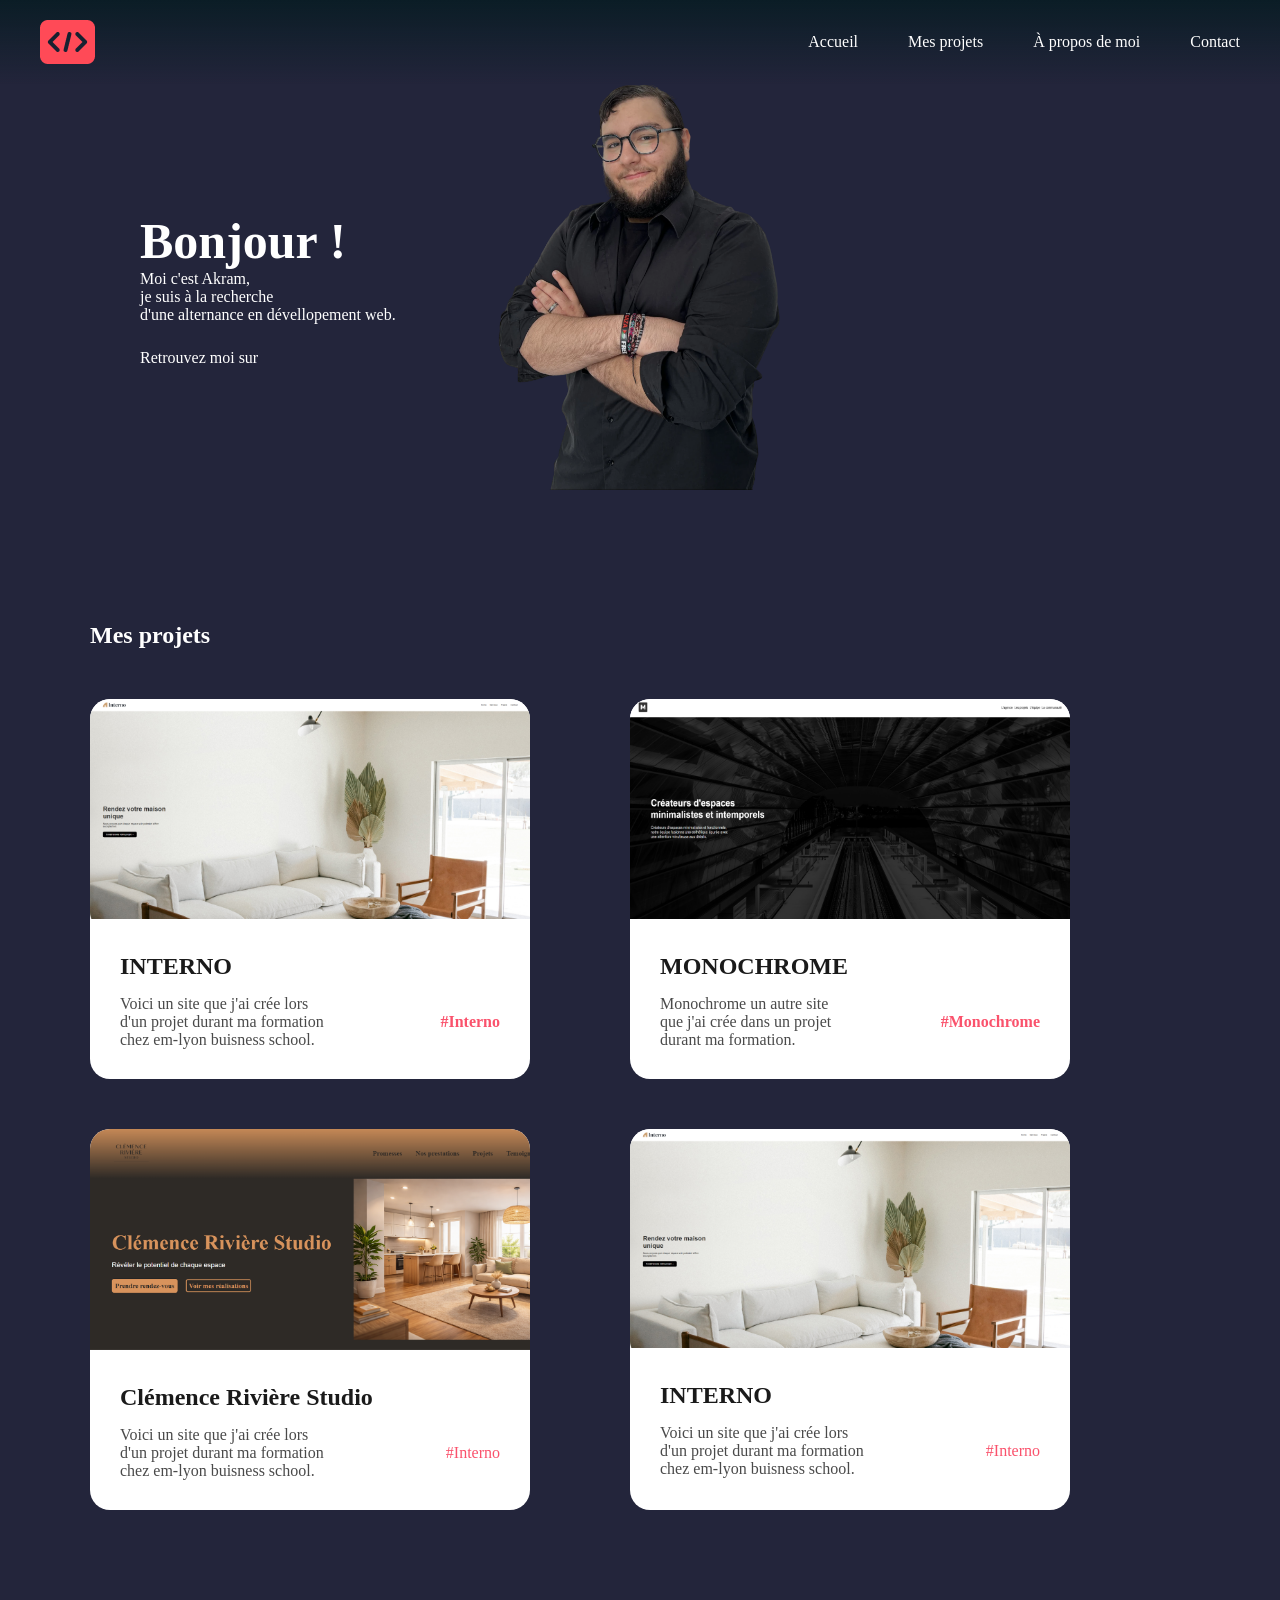
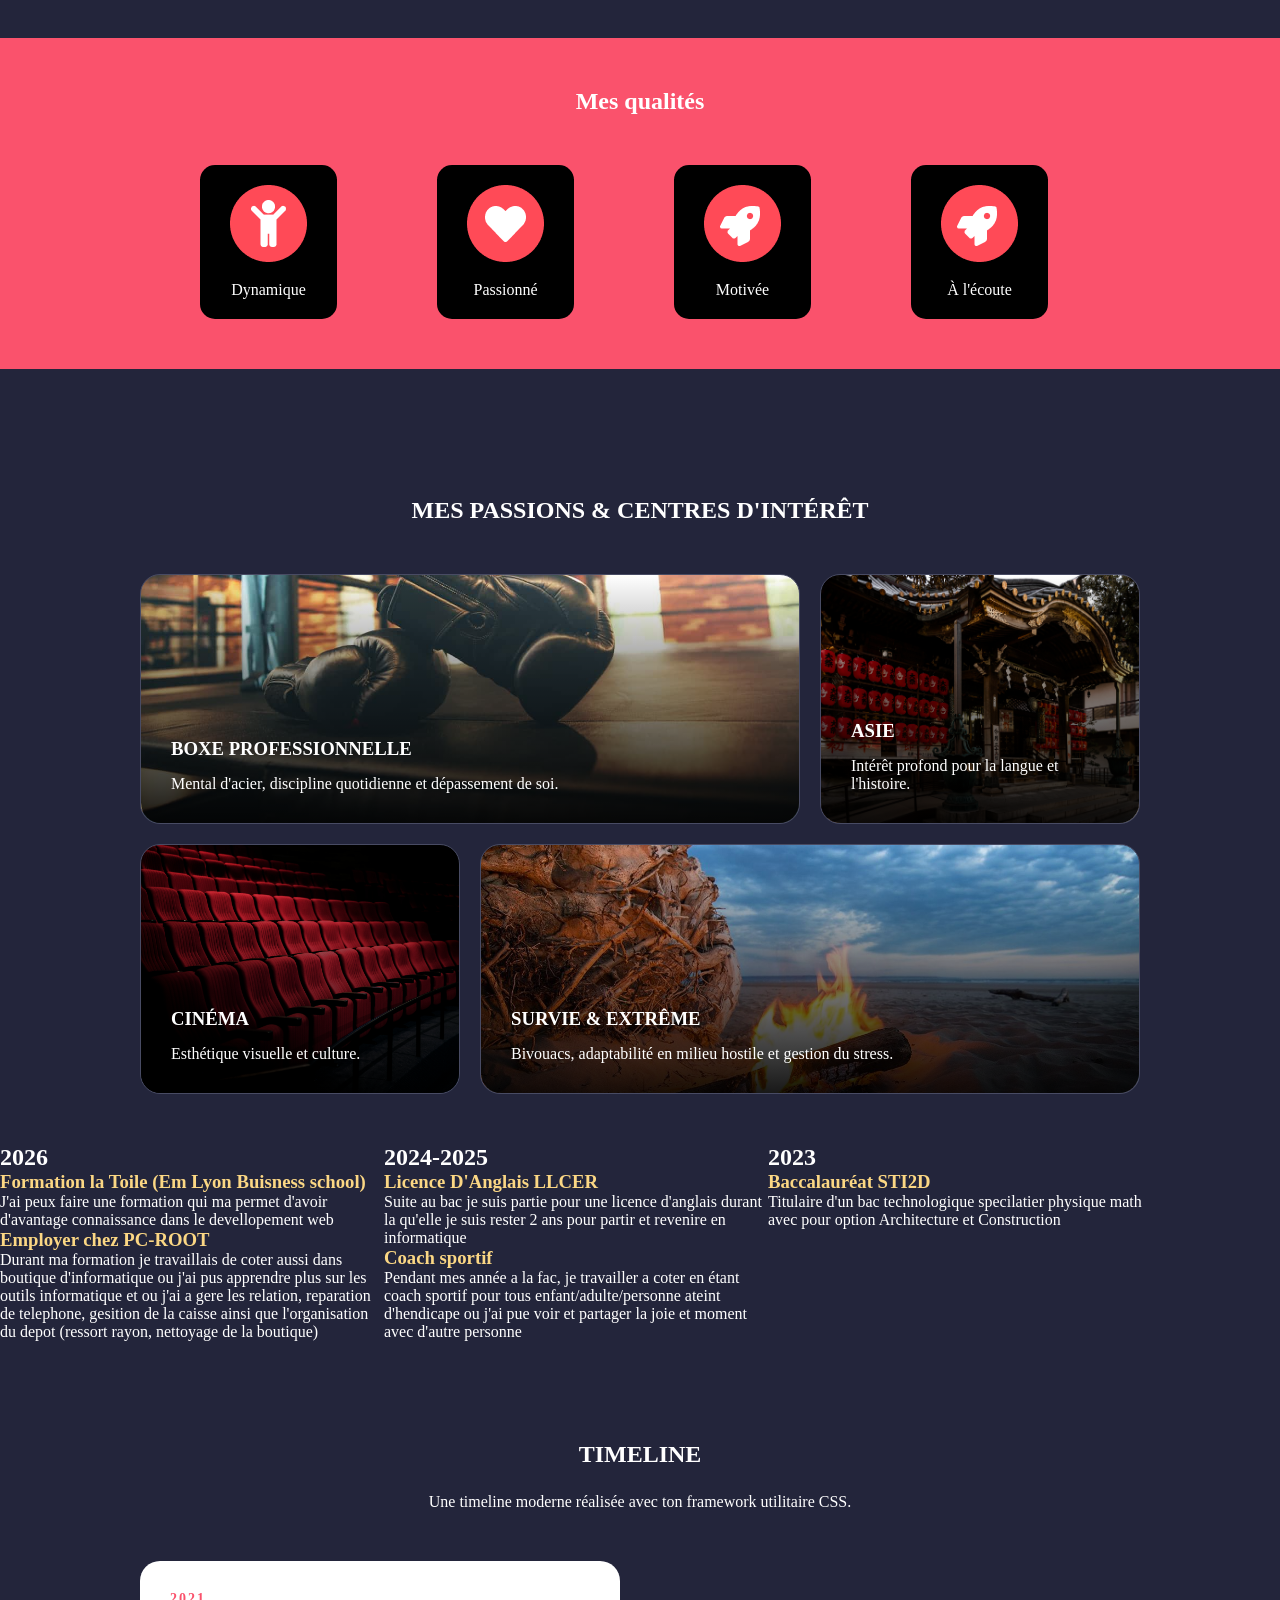
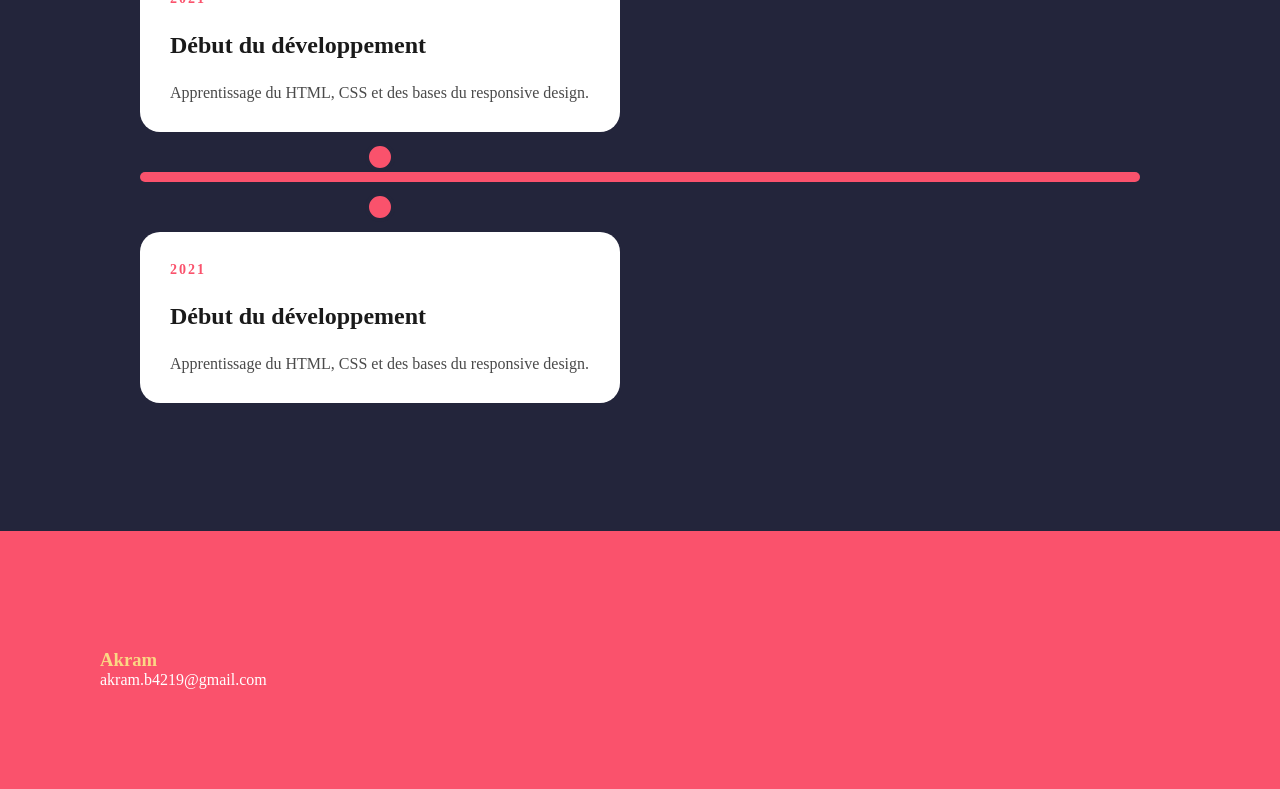
==== commit 94433f9e: "change" ====
--- a/Index.html
+++ b/Index.html
@@ -53,6 +53,7 @@
 <section class="container1200 mgt128">
     <h2>Mes projets</h2>
 
+    <!-- PROJETS N°1 & N°2-->
     <div class="flex gap100">
 
         <!-- PROJETS N°1 -->
@@ -85,14 +86,13 @@
     </div>
 
         <!-- PROJETS N°3 & N°4-->
-
     <div class="flex gap100">
 
         <!-- PROJETS N°3 -->
         <article class="w40 bg-white br-20 overflow-hidden clr-dark mgt50">
             <img src="asset/CLEMENCE.png" alt="Croquis du projet" class="w100 ">
         <div class="pad-30">
-            <h2 class="bold mgb15">INTERNO</h2>
+            <h2 class="bold mgb15">Clémence Rivière Studio</h2>
                 <div class="flex space-between align-center">
                     <p class=" clr-grey">
                         Voici un site que j'ai crée lors <br> d'un projet  durant ma formation <br>chez em-lyon buisness school.
@@ -150,8 +150,6 @@
 </section>
 
 <!-- MES HOBBIES -->
-
-
 <section class="container1000 mgt128 mgb50">
     
     <h2 class="txt-center mgb30 clr-white">MES PASSIONS & CENTRES D'INTÉRÊT</h2>
@@ -202,29 +200,32 @@
 </section>
 
 <!-- MON PARCROURS -->
-
-<section>
+<section class="flex">
     <!-- Parcours 1 -->
-    <div>
-        <h2></h2>
-        <h3></h3>
-        <p></p>
+    <div class="w30">
+        <h2>2026</h2>
+        <h3>Formation la Toile (Em Lyon Buisness school)</h3>
+        <p>J'ai peux faire une formation qui ma permet d'avoir d'avantage connaissance dans le devellopement web</p>
+            <div>
+                <h3>Employer chez PC-ROOT</h3>
+                <p>Durant ma formation je travaillais de coter aussi dans boutique d'informatique ou j'ai pus apprendre plus sur les outils informatique et ou j'ai a gere les relation, reparation de telephone, gesition de la caisse ainsi que l'organisation du depot (ressort rayon, nettoyage de la boutique)</p>
+            </div>
     </div>
     <!-- Parcours 2-->
-    <div>
-        <h2></h2>
-        <h3></h3>
-        <p></p>
+    <div class="w30">
+        <h2>2024-2025</h2>
+        <h3>Licence D'Anglais LLCER </h3>
+        <p>Suite au bac je suis partie pour une licence d'anglais durant la qu'elle je suis rester 2 ans pour partir et revenire en informatique</p>
             <div>
-                <h3></h3>
-                <p></p>
+                <h3>Coach sportif</h3>
+                <p>Pendant mes année a la fac, je travailler a coter en étant coach sportif pour tous enfant/adulte/personne ateint d'hendicape ou j'ai pue voir et partager la joie et moment avec d'autre personne</p>
             </div>
     </div>
     <!-- Parcours 3 -->
-    <div>
-        <h2></h2>
-        <h3></h3>
-        <p></p>
+    <div class="w30">
+        <h2>2023</h2>
+        <h3>Baccalauréat STI2D</h3>
+        <p>Titulaire d'un bac technologique specilatier physique math avec pour option Architecture et Construction</p>
     </div>
     <!-- Parcours 4 -->
     <div>
@@ -238,7 +239,78 @@
     </div>
 </section>
 
-<footer>
+
+<section class="container1100 mgt100 mgb100">
+
+    <div class="txt-center mgb50">
+        <h2 class="clr-white">TIMELINE</h2>
+        <p class="mgt15">
+            Une timeline moderne réalisée avec ton framework utilitaire CSS.
+        </p>
+    </div>
+
+    <div class="timeline pos-rel">
+        <div class="">  
+                  
+                    <div class="mgt10 bg-white pad-30 br-20 w48">
+                        <h3 class="timeline-date">2021</h3>
+                        <h2 class="clr-dark mgt15">Début du développement</h2>
+                        <p class="clr-grey mgt15">
+                            Apprentissage du HTML, CSS et des bases du responsive design.
+                        </p>
+                    </div>
+                    <div class="ml225 mgt10 just-end timeline-point"></div>
+        </div>
+
+        <!-- Ligne centrale -->
+        <div class="timeline-line"></div>
+
+        <!-- point 1 -->
+        <div class="">        
+            <div class="ml225 mgt10 just-end timeline-point"></div>
+                    <div class="mgt10 bg-white pad-30 br-20 w48">
+                        <h3 class="timeline-date">2021</h3>
+                        <h2 class="clr-dark mgt15">Début du développement</h2>
+                        <p class="clr-grey mgt15">
+                            Apprentissage du HTML, CSS et des bases du responsive design.
+                        </p>
+                    </div>
+        </div>
+
+
+
+    </div>
+
+</section>
+
+
+
+
+
+
+
+
+
+
+
+
+
+
+
+
+
+
+
+
+
+
+
+
+
+
+
+
+<footer class="bg-footer mgt128">
     <div>
     <img src="" alt="">
     <h3>Akram</h3>
--- a/Style.css
+++ b/Style.css
@@ -327,4 +327,61 @@
     background-position: top;
     background-size: cover;
     background-repeat: no-repeat;    
-}+}
+
+/*------------------------
+         FOOTER
+--------------------------*/
+.bg-footer{
+    background-color: #fa526c;
+    padding: 100px;
+}
+
+
+/*------------------------
+        TIMELINE    
+--------------------------*/
+
+.timeline{
+    max-width: 1000px;
+    margin: auto;
+}
+
+.timeline-line{
+
+    padding: 5px;
+    background-color: #fa526c;
+    border-radius: 10px;
+}
+
+.timeline-point{
+    width: 30px;
+    height: 30px;
+    background-color: #fa526c;
+    border-radius: 50%;
+    position: relative;
+    z-index: 5;
+    border: 4px solid rgb(35 37 59);
+}
+
+.timeline-date{
+    color: #fa526c;
+    font-weight: bold;
+    font-size: 14px;
+    letter-spacing: 2px;
+}
+.ml225 {
+    margin-left: 225px;
+}
+.mgt10{
+    margin-top: 10px;
+}
+
+
+
+
+
+
+
+
+
